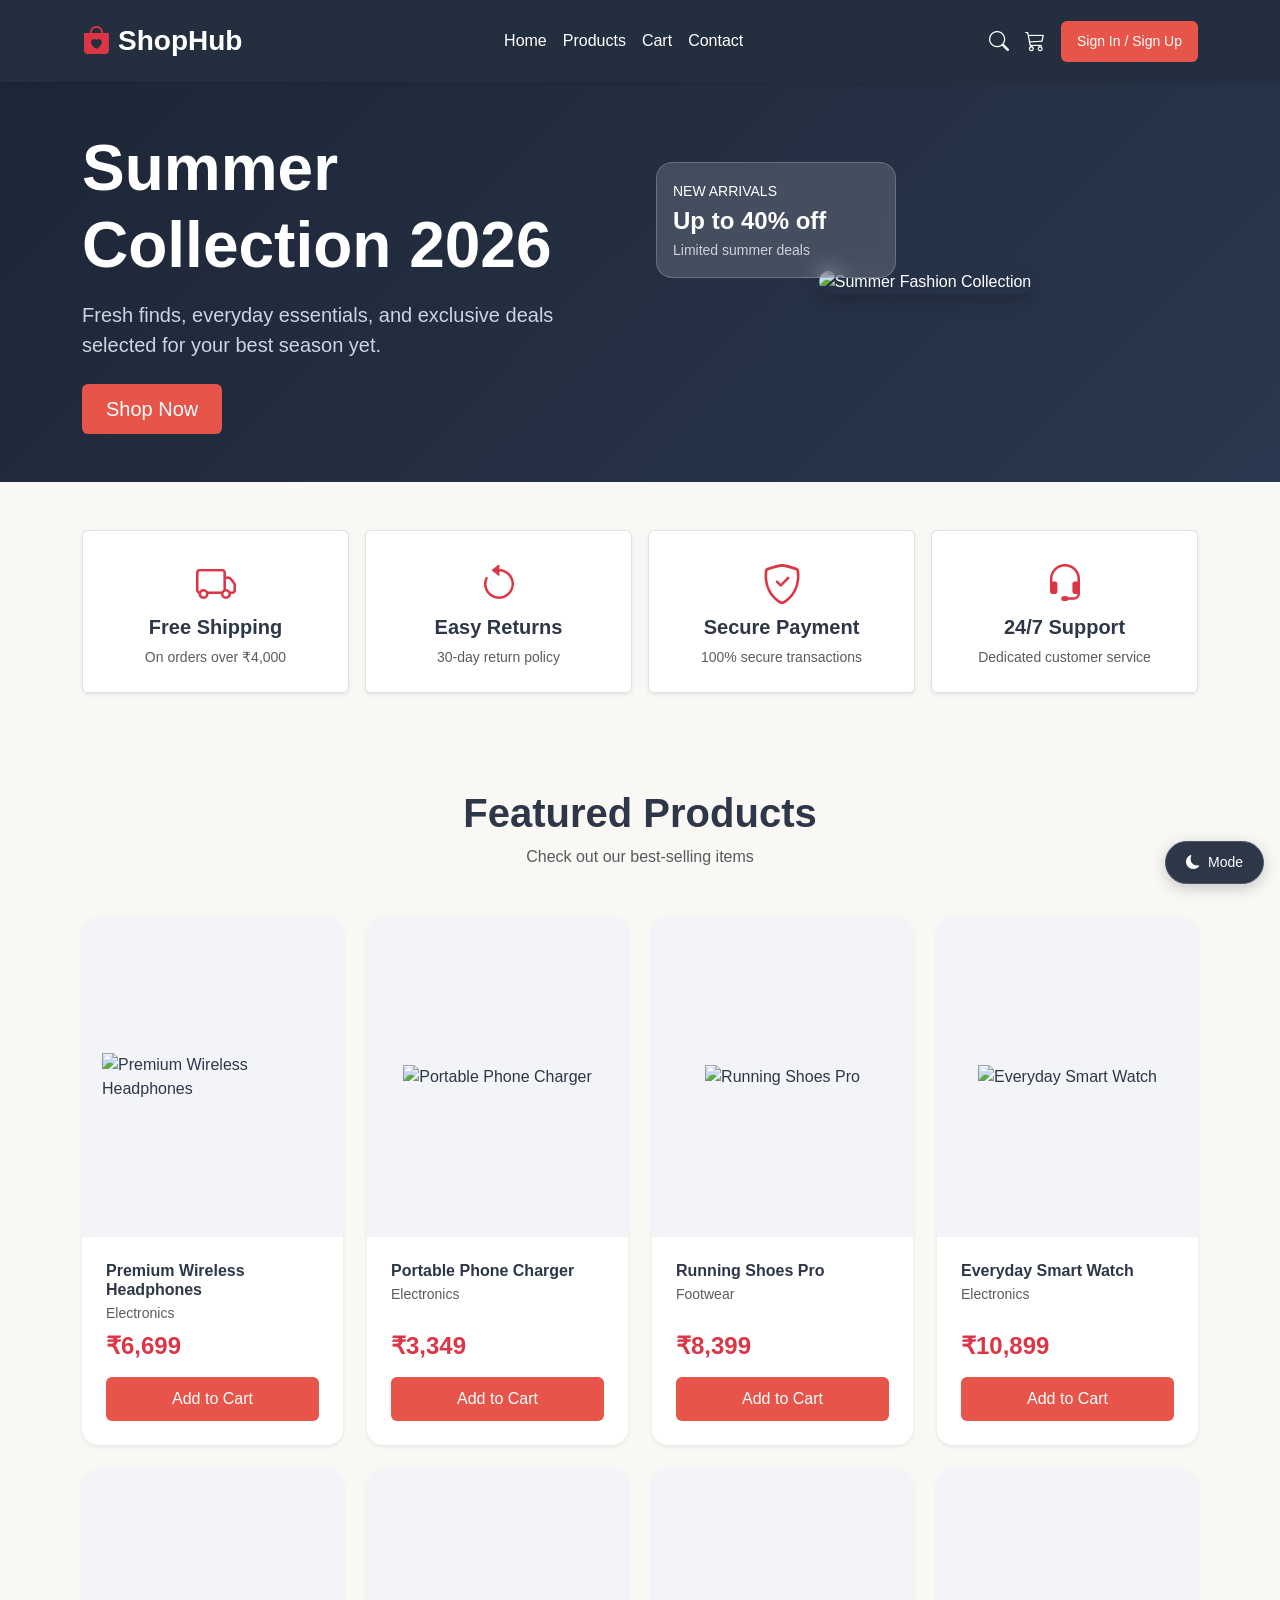
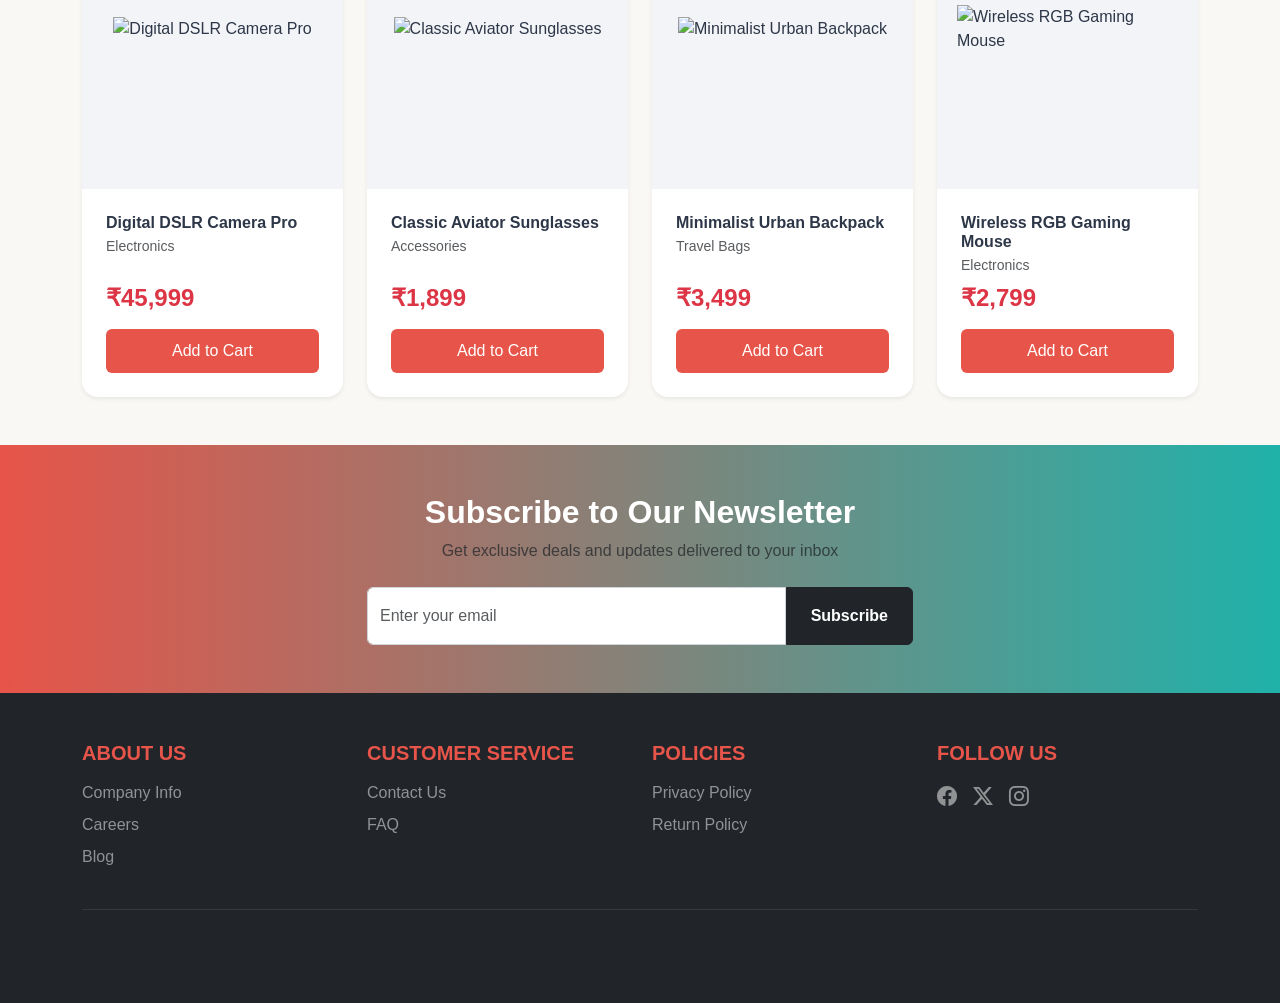
==== index.html @ 12380353 "Initial commit - ShopHub Project" ====
<!DOCTYPE html>
<html lang="en">
<head>
    <meta charset="UTF-8">
    <meta name="viewport" content="width=device-width, initial-scale=1.0">
    <title>ShopHub - Home</title>
    <link href="https://cdn.jsdelivr.net/npm/bootstrap@5.3.3/dist/css/bootstrap.min.css" rel="stylesheet">
    <link href="https://cdn.jsdelivr.net/npm/bootstrap-icons@1.11.3/font/bootstrap-icons.min.css" rel="stylesheet">
    <link rel="stylesheet" href="css/style.css">
</head>
<body>

    <nav class="navbar navbar-expand-lg navbar-dark shadow-sm sticky-top">
        <div class="container">
            <a class="navbar-brand fw-bold fs-3" href="index.html">
                <i class="bi bi-bag-heart-fill text-danger me-2"></i>ShopHub
            </a>
            <button class="navbar-toggler" type="button" data-bs-toggle="collapse" data-bs-target="#navbarNav" aria-controls="navbarNav" aria-expanded="false" aria-label="Toggle navigation">
                <span class="navbar-toggler-icon"></span>
            </button>
            <div class="collapse navbar-collapse" id="navbarNav">
    <ul class="navbar-nav mx-auto fw-medium">
        <li class="nav-item"><a class="nav-link" href="index.html">Home</a></li>
        <li class="nav-item"><a class="nav-link" href="products.html">Products</a></li>
        <li class="nav-item"><a class="nav-link" href="cart.html">Cart</a></li>
        <li class="nav-item"><a class="nav-link" href="contact.html">Contact</a></li>
    </ul>
</div>
                <div class="d-flex align-items-center gap-3">
                    <a href="#" class="text-white fs-5" aria-label="Search"><i class="bi bi-search"></i></a>
                    <a href="cart.html" class="text-white fs-5 position-relative" aria-label="Cart">
                        <i class="bi bi-cart3"></i>
                        <span class="position-absolute top-0 start-100 translate-middle badge rounded-pill bg-danger" style="font-size: 0.65rem;">1</span>
                    </a>
                    <a href="#" class="btn btn-coral btn-sm px-3">Sign In / Sign Up</a>
                </div>
            </div>
        </div>
    </nav>

    <header class="sh-hero p-5 mb-5">
        <div class="container">
            <div class="row align-items-center g-4">
                <div class="col-lg-6">
                    <h1 class="display-3 fw-bold mb-3 text-white">Summer Collection 2026</h1>
                    <p class="fs-5 mb-4" style="color: #cbd5e1;">Fresh finds, everyday essentials, and exclusive deals selected for your best season yet.</p>
                    <a href="products.html" class="btn btn-coral btn-lg px-4">Shop Now</a>
                </div>
                <div class="col-lg-6 text-center position-relative">
                    <img src="https://images.unsplash.com/photo-1483985988355-763728e1935b?w=600&auto=format&fit=crop&q=80" alt="Summer Fashion Collection" class="img-fluid rounded-4 shadow" style="max-height: 400px; width: 100%; object-fit: cover;">
                    <div class="glass-card position-absolute bottom-0 start-0 p-3 m-3 text-start text-white d-none d-sm-block" style="width: 240px;">
                        <span class="small text-uppercase tracking-wider">New arrivals</span>
                        <h4 class="fw-bold my-1">Up to 40% off</h4>
                        <p class="small mb-0 opacity-75">Limited summer deals</p>
                    </div>
                </div>
            </div>
        </div>
    </header>

    <section class="container my-5">
        <div class="row g-3 text-center">
            <div class="col-md-3 col-sm-6">
                <div class="feature-box p-4 shadow-sm border rounded">
                    <i class="bi bi-truck text-danger fs-1 mb-2"></i>
                    <h5 class="fw-bold">Free Shipping</h5>
                    <p class="text-muted small mb-0">On orders over ₹4,000</p>
                </div>
            </div>
            <div class="col-md-3 col-sm-6">
                <div class="feature-box p-4 shadow-sm border rounded">
                    <i class="bi bi-arrow-counterclockwise text-danger fs-1 mb-2"></i>
                    <h5 class="fw-bold">Easy Returns</h5>
                    <p class="text-muted small mb-0">30-day return policy</p>
                </div>
            </div>
            <div class="col-md-3 col-sm-6">
                <div class="feature-box p-4 shadow-sm border rounded">
                    <i class="bi bi-shield-check text-danger fs-1 mb-2"></i>
                    <h5 class="fw-bold">Secure Payment</h5>
                    <p class="text-muted small mb-0">100% secure transactions</p>
                </div>
            </div>
            <div class="col-md-3 col-sm-6">
                <div class="feature-box p-4 shadow-sm border rounded">
                    <i class="bi bi-headset text-danger fs-1 mb-2"></i>
                    <h5 class="fw-bold">24/7 Support</h5>
                    <p class="text-muted small mb-0">Dedicated customer service</p>
                </div>
            </div>
        </div>
    </section>

    <section class="container py-5">
        <div class="text-center mb-5">
            <h2 class="fw-bold fs-1">Featured Products</h2>
            <p class="text-muted">Check out our best-selling items</p>
        </div>

        <div class="row g-4">
            <div class="col-xl-3 col-lg-4 col-md-6">
                <div class="card sh-product-card h-100 shadow-sm border-0">
                    <div class="sh-img-container">
                        <img src="https://images.unsplash.com/photo-1505740420928-5e560c06d30e?w=400" alt="Premium Wireless Headphones" class="img-fluid">
                    </div>
                    <div class="card-body d-flex flex-column justify-content-between p-4">
                        <div>
                            <h5 class="fw-bold fs-6 mb-1">Premium Wireless Headphones</h5>
                            <p class="text-muted small mb-2">Electronics</p>
                        </div>
                        <div>
                            <h4 class="fw-bold mb-3 text-danger">₹6,699</h4>
                            <button class="btn btn-coral w-100">View Product</button>
                        </div>
                    </div>
                </div>
            </div>

            <div class="col-xl-3 col-lg-4 col-md-6">
                <div class="card sh-product-card h-100 shadow-sm border-0">
                    <div class="sh-img-container">
                        <img src="https://images.unsplash.com/photo-1625766763788-95dcce9bf5ac?w=400&auto=format&fit=crop&q=80" alt="Portable Phone Charger" class="img-fluid">
                    </div>
                    <div class="card-body d-flex flex-column justify-content-between p-4">
                        <div>
                            <h5 class="fw-bold fs-6 mb-1">Portable Phone Charger</h5>
                            <p class="text-muted small mb-2">Electronics</p>
                        </div>
                        <div>
                            <h4 class="fw-bold mb-3 text-danger">₹3,349</h4>
                            <button class="btn btn-coral w-100">View Product</button>
                        </div>
                    </div>
                </div>
            </div>

            <div class="col-xl-3 col-lg-4 col-md-6">
                <div class="card sh-product-card h-100 shadow-sm border-0">
                    <div class="sh-img-container">
                        <img src="https://images.unsplash.com/photo-1542291026-7eec264c27ff?w=400" alt="Running Shoes Pro" class="img-fluid">
                    </div>
                    <div class="card-body d-flex flex-column justify-content-between p-4">
                        <div>
                            <h5 class="fw-bold fs-6 mb-1">Running Shoes Pro</h5>
                            <p class="text-muted small mb-2">Footwear</p>
                        </div>
                        <div>
                            <h4 class="fw-bold mb-3 text-danger">₹8,399</h4>
                            <button class="btn btn-coral w-100">View Product</button>
                        </div>
                    </div>
                </div>
            </div>

            <div class="col-xl-3 col-lg-4 col-md-6">
                <div class="card sh-product-card h-100 shadow-sm border-0">
                    <div class="sh-img-container">
                        <img src="https://images.unsplash.com/photo-1523275335684-37898b6baf30?w=400&auto=format&fit=crop&q=80" alt="Everyday Smart Watch" class="img-fluid">
                    </div>
                    <div class="card-body d-flex flex-column justify-content-between p-4">
                        <div>
                            <h5 class="fw-bold fs-6 mb-1">Everyday Smart Watch</h5>
                            <p class="text-muted small mb-2">Electronics</p>
                        </div>
                        <div>
                            <h4 class="fw-bold mb-3 text-danger">₹10,899</h4>
                            <button class="btn btn-coral w-100">View Product</button>
                        </div>
                    </div>
                </div>
            </div>

            <div class="col-xl-3 col-lg-4 col-md-6">
                <div class="card sh-product-card h-100 shadow-sm border-0">
                    <div class="sh-img-container">
                        <img src="https://images.unsplash.com/photo-1516035069371-29a1b244cc32?w=400&auto=format&fit=crop&q=80" alt="Digital DSLR Camera Pro" class="img-fluid">
                    </div>
                    <div class="card-body d-flex flex-column justify-content-between p-4">
                        <div>
                            <h5 class="fw-bold fs-6 mb-1">Digital DSLR Camera Pro</h5>
                            <p class="text-muted small mb-2">Electronics</p>
                        </div>
                        <div>
                            <h4 class="fw-bold mb-3 text-danger">₹45,999</h4>
                            <button class="btn btn-coral w-100">View Product</button>
                        </div>
                    </div>
                </div>
            </div>

            <div class="col-xl-3 col-lg-4 col-md-6">
                <div class="card sh-product-card h-100 shadow-sm border-0">
                    <div class="sh-img-container">
                        <img src="https://images.unsplash.com/photo-1511499767150-a48a237f0083?w=400&auto=format&fit=crop&q=80" alt="Classic Aviator Sunglasses" class="img-fluid">
                    </div>
                    <div class="card-body d-flex flex-column justify-content-between p-4">
                        <div>
                            <h5 class="fw-bold fs-6 mb-1">Classic Aviator Sunglasses</h5>
                            <p class="text-muted small mb-2">Accessories</p>
                        </div>
                        <div>
                            <h4 class="fw-bold mb-3 text-danger">₹1,899</h4>
                            <button class="btn btn-coral w-100">View Product</button>
                        </div>
                    </div>
                </div>
            </div>

            <div class="col-xl-3 col-lg-4 col-md-6">
                <div class="card sh-product-card h-100 shadow-sm border-0">
                    <div class="sh-img-container">
                        <img src="https://images.unsplash.com/photo-1553062407-98eeb64c6a62?w=400&auto=format&fit=crop&q=80" alt="Minimalist Urban Backpack" class="img-fluid">
                    </div>
                    <div class="card-body d-flex flex-column justify-content-between p-4">
                        <div>
                            <h5 class="fw-bold fs-6 mb-1">Minimalist Urban Backpack</h5>
                            <p class="text-muted small mb-2">Travel Bags</p>
                        </div>
                        <div>
                            <h4 class="fw-bold mb-3 text-danger">₹3,499</h4>
                            <button class="btn btn-coral w-100">View Product</button>
                        </div>
                    </div>
                </div>
            </div>

            <div class="col-xl-3 col-lg-4 col-md-6">
                <div class="card sh-product-card h-100 shadow-sm border-0">
                    <div class="sh-img-container">
                        <img src="https://images.unsplash.com/photo-1615663245857-ac93bb7c39e7?w=400&auto=format&fit=crop&q=80" alt="Wireless RGB Gaming Mouse" class="img-fluid">
                    </div>
                    <div class="card-body d-flex flex-column justify-content-between p-4">
                        <div>
                            <h5 class="fw-bold fs-6 mb-1">Wireless RGB Gaming Mouse</h5>
                            <p class="text-muted small mb-2">Electronics</p>
                        </div>
                        <div>
                            <h4 class="fw-bold mb-3 text-danger">₹2,799</h4>
                            <button class="btn btn-coral w-100">View Product</button>
                        </div>
                    </div>
                </div>
            </div>
        </div>
    </section>

    <section class="newsletter-section text-center py-5 bg-light">
        <div class="container">
            <h2 class="fw-bold mb-2">Subscribe to Our Newsletter</h2>
            <p class="mb-4 opacity-90 text-muted">Get exclusive deals and updates delivered to your inbox</p>
            <div class="row justify-content-center">
                <div class="col-md-6">
                    <form class="d-flex">
                        <input type="email" class="form-control py-3" placeholder="Enter your email" style="border-radius: 6px 0 0 6px; border: 1px solid #ced4da;" required>
                        <button type="submit" class="btn btn-dark px-4 fw-bold" style="border-radius: 0 6px 6px 0;">Subscribe</button>
                    </form>
                </div>
            </div>
        </div>
    </section>

    <footer class="py-5 bg-dark text-white">
        <div class="container">
            <div class="row g-4">
                <div class="col-md-3">
                    <h5 class="mb-3 text-uppercase tracking-wider">About Us</h5>
                    <ul class="list-unstyled d-flex flex-column gap-2">
                        <li><a href="#" class="text-white-50 text-decoration-none">Company Info</a></li>
                        <li><a href="#" class="text-white-50 text-decoration-none">Careers</a></li>
                        <li><a href="#" class="text-white-50 text-decoration-none">Blog</a></li>
                    </ul>
                </div>
                <div class="col-md-3">
                    <h5 class="mb-3 text-uppercase tracking-wider">Customer Service</h5>
                    <ul class="list-unstyled d-flex flex-column gap-2">
                        <li><a href="#" class="text-white-50 text-decoration-none">Contact Us</a></li>
                        <li><a href="#" class="text-white-50 text-decoration-none">FAQ</a></li>
                    </ul>
                </div>
                <div class="col-md-3">
                    <h5 class="mb-3 text-uppercase tracking-wider">Policies</h5>
                    <ul class="list-unstyled d-flex flex-column gap-2">
                        <li><a href="#" class="text-white-50 text-decoration-none">Privacy Policy</a></li>
                        <li><a href="#" class="text-white-50 text-decoration-none">Return Policy</a></li>
                    </ul>
                </div>
                <div class="col-md-3">
                    <h5 class="mb-3 text-uppercase tracking-wider">Follow Us</h5>
                    <div class="d-flex gap-3 fs-5">
                        <a href="#" class="text-white-50"><i class="bi bi-facebook"></i></a>
                        <a href="#" class="text-white-50"><i class="bi bi-twitter-x"></i></a>
                        <a href="#" class="text-white-50"><i class="bi bi-instagram"></i></a>
                    </div>
                </div>
            </div>
            <hr class="my-4 border-secondary">
            <div class="text-center small">
                <p class="mb-0 text-muted">&copy; 2026 ShopHub. All rights reserved.</p>
            </div>
        </div>
    </footer>

    <button id="themeBtn" class="theme-toggle-btn btn btn-sm btn-outline-light position-fixed bottom-0 end-0 m-3 z-3">
        <i class="bi bi-moon-fill me-1"></i> Mode
    </button>

    <script src="https://cdn.jsdelivr.net/npm/bootstrap@5.3.3/dist/js/bootstrap.bundle.min.js"></script>
    <script src="js/script.js"></script>
</body>
</html>
---- css/style.css ----
/* --- Variables for Colors --- */
:root {
    --bg-color: #faf8f5;
    --card-bg: #ffffff;
    --text-color: #2d3748;
    --nav-bg: #232f3e;
    --nav-text: #ffffff;
    --footer-bg: #1d2636;
}

body.dark-mode {
    --bg-color: #121824;
    --card-bg: #1d2636;
    --text-color: #f7fafc;
    --nav-bg: #111827;
    --nav-text: #f7fafc;
    --footer-bg: #111827;
}

/* --- Base Custom Styles --- */
body {
    background-color: var(--bg-color);
    color: var(--text-color);
    font-family: 'Segoe UI', Tahoma, Geneva, Verdana, sans-serif;
    transition: background-color 0.3s, color 0.3s;
}

/* Navbar Tuning */
.navbar {
    background-color: var(--nav-bg) !important;
    padding: 15px 0;
}

.navbar-brand, .nav-link {
    color: var(--nav-text) !important;
}

.nav-link.active {
    border-bottom: 2px solid #e75449;
}

/* Custom Coral Red Buttons */
.btn-coral {
    background-color: #e75449 !important;
    color: white !important;
    border: none !important;
    padding: 10px 24px;
    border-radius: 6px;
    font-weight: 500;
    transition: background-color 0.2s;
}

.btn-coral:hover {
    background-color: #cf4339 !important;
    color: white !important;
}

/* Bootstrap Cards Fix for Dark Mode */
.card {
    background-color: var(--card-bg) !important;
    color: var(--text-color) !important;
    transition: background-color 0.3s, color 0.3s;
}

/* Contact Form Inputs Fix for Dark Mode */
body.dark-mode .form-control {
    background-color: #1d2636;
    border-color: #4a5568;
    color: #f7fafc;
}

body.dark-mode .form-control::placeholder {
    color: #a0aec0;
}

/* Hero Banner Layout */
.sh-hero {
    background: linear-gradient(135deg, #1d2636 0%, #2a374e 100%);
    border-radius: 0px;
    color: white;
    position: relative;
}

/* Glassmorphism Effect on Hero */
.glass-card {
    background: rgba(255, 255, 255, 0.15);
    backdrop-filter: blur(10px);
    border-radius: 16px;
    border: 1px solid rgba(255, 255, 255, 0.2);
}

/* Feature Badges */
.feature-box {
    background: var(--card-bg);
    border-radius: 16px;
    transition: transform 0.2s;
}
.feature-box:hover {
    transform: translateY(-5px);
}

/* Modern Image Cards styling */
.sh-product-card {
    background-color: var(--card-bg);
    border-radius: 16px !important;
    overflow: hidden;
    transition: transform 0.3s ease, box-shadow 0.3s ease;
}

.sh-product-card:hover {
    transform: translateY(-6px);
    box-shadow: 0 15px 35px rgba(0, 0, 0, 0.08) !important;
}

.sh-img-container {
    background-color: #f2f4f7;
    height: 320px;
    display: flex;
    justify-content: center;
    align-items: center;
    padding: 20px;
}

body.dark-mode .sh-img-container {
    background-color: #121824;
}

.sh-product-card img {
    max-height: 100%;
    max-width: 100%;
    object-fit: contain;
}

/* Newsletter Section */
.newsletter-section {
    background: linear-gradient(90deg, #e75449 0%, #20b2aa 100%);
    color: white;
    padding: 60px 0;
}

.btn-subscribe {
    background-color: #20b2aa;
    color: white;
    border: none;
    padding: 12px 30px;
    border-radius: 0 6px 6px 0;
}

.btn-subscribe:hover {
    background-color: #1a948e;
    color: white;
}

/* Footer Styling */
footer {
    background-color: var(--footer-bg) !important;
    color: #a0aec0;
}

footer h5 {
    color: #e75449;
    font-weight: 600;
}

footer a {
    color: #a0aec0;
    text-decoration: none;
    transition: color 0.2s;
}

footer a:hover {
    color: #e75449;
}

/* Fixed Theme Toggle Button */
.theme-toggle-btn {
    position: fixed;
    bottom: 25px;
    right: 25px;
    z-index: 1050;
    background-color: #2d3748;
    color: white;
    border: 1px solid #4a5568;
    padding: 10px 20px;
    border-radius: 30px;
    box-shadow: 0 4px 15px rgba(0,0,0,0.2);
}

body.dark-mode .theme-toggle-btn {
    background-color: #ffffff;
    color: #2d3748;
}
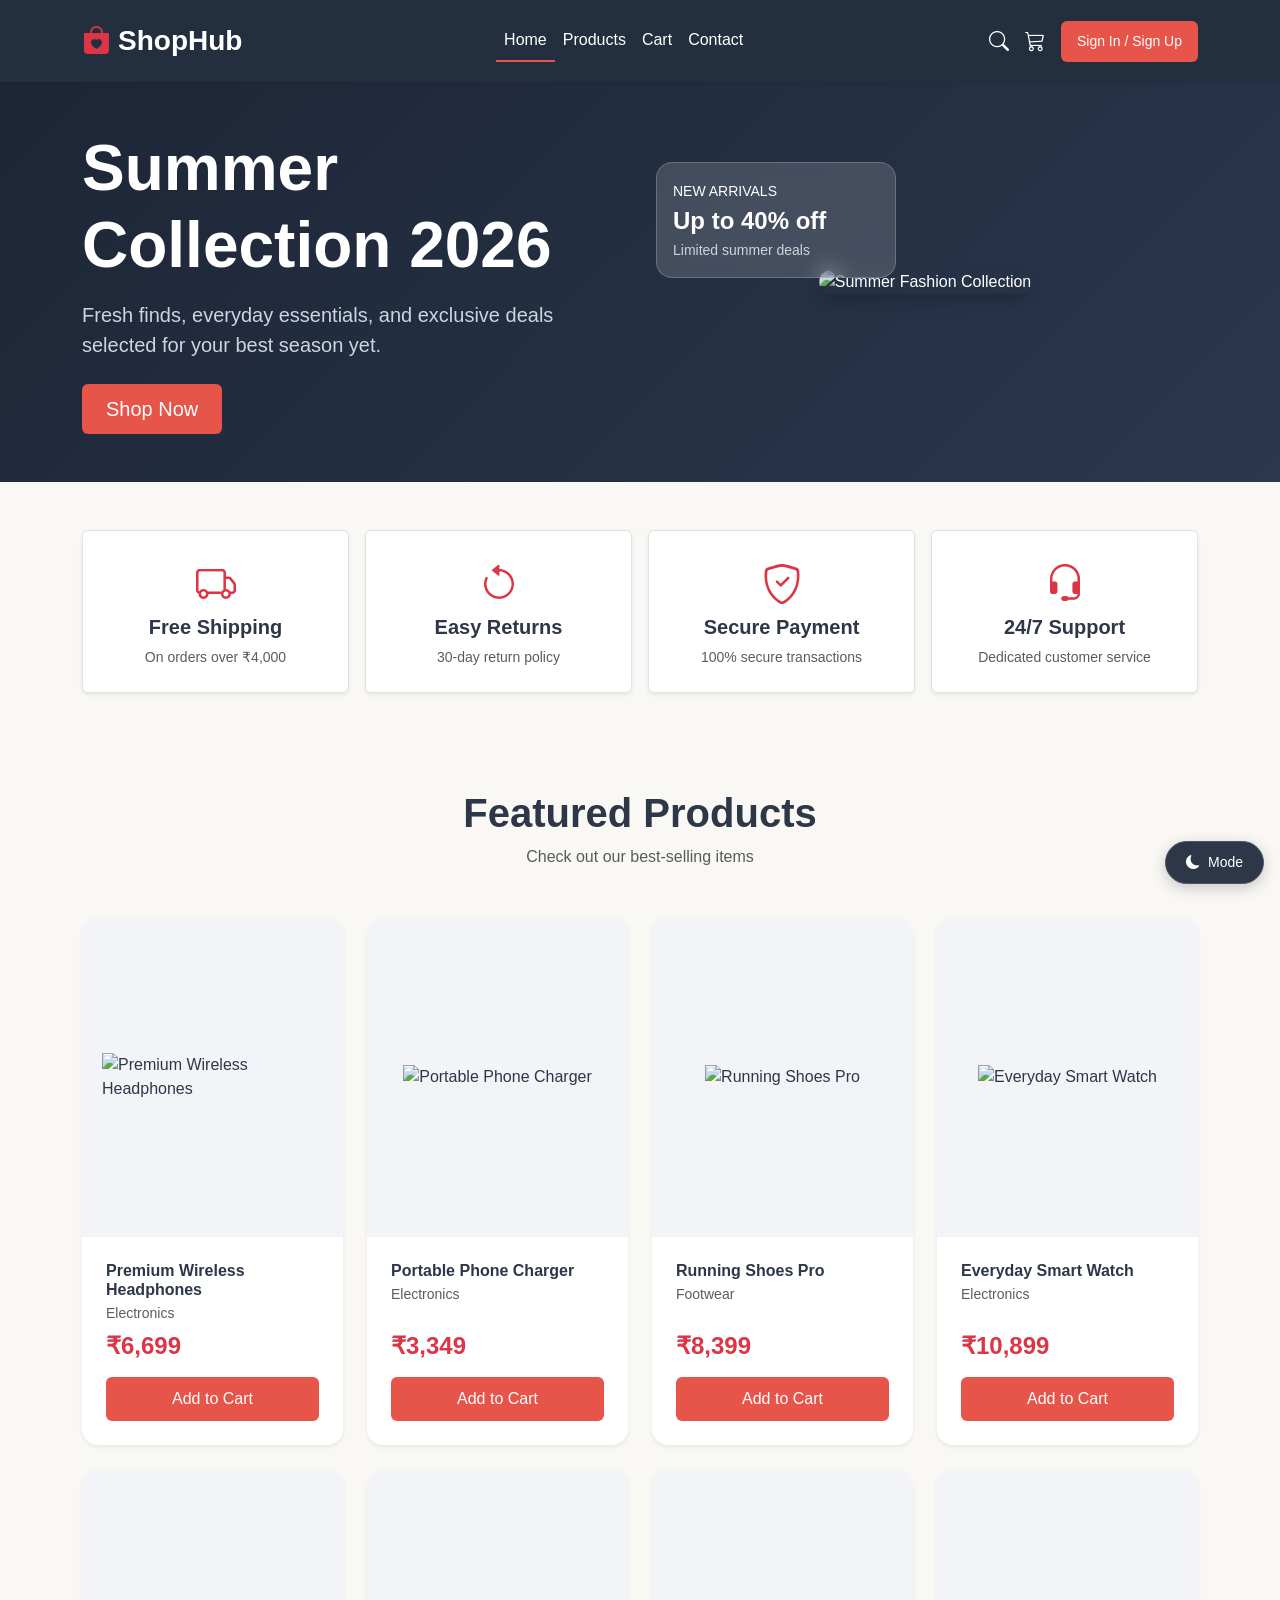
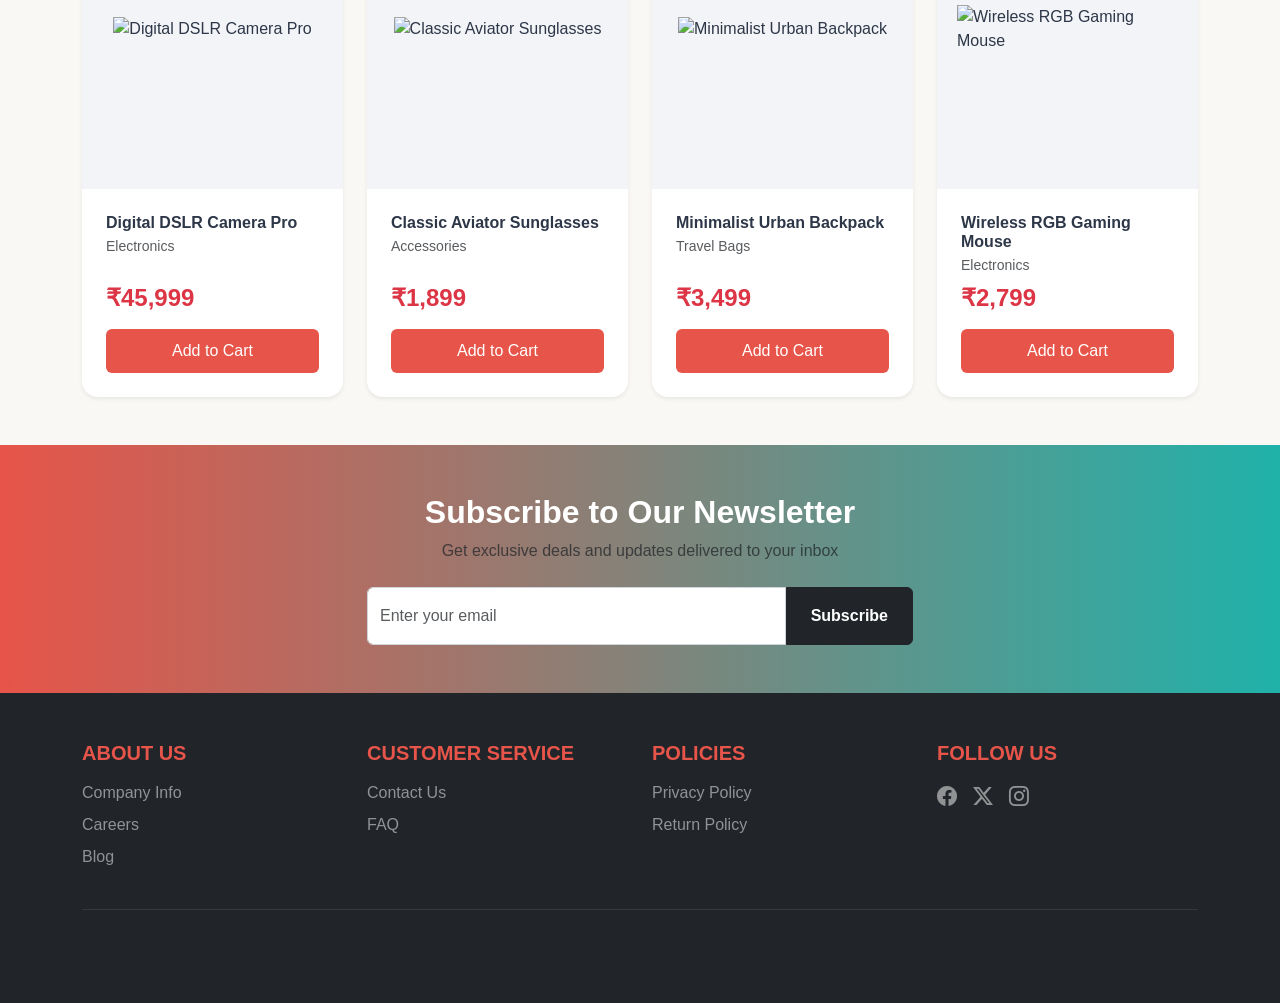
==== commit 9f5a6687: "Updated ecommerce features" ====
--- a/index.html
+++ b/index.html
@@ -10,34 +10,79 @@
 </head>
 <body>
 
-    <nav class="navbar navbar-expand-lg navbar-dark shadow-sm sticky-top">
-        <div class="container">
-            <a class="navbar-brand fw-bold fs-3" href="index.html">
-                <i class="bi bi-bag-heart-fill text-danger me-2"></i>ShopHub
-            </a>
-            <button class="navbar-toggler" type="button" data-bs-toggle="collapse" data-bs-target="#navbarNav" aria-controls="navbarNav" aria-expanded="false" aria-label="Toggle navigation">
-                <span class="navbar-toggler-icon"></span>
-            </button>
-            <div class="collapse navbar-collapse" id="navbarNav">
-    <ul class="navbar-nav mx-auto fw-medium">
-        <li class="nav-item"><a class="nav-link" href="index.html">Home</a></li>
-        <li class="nav-item"><a class="nav-link" href="products.html">Products</a></li>
-        <li class="nav-item"><a class="nav-link" href="cart.html">Cart</a></li>
-        <li class="nav-item"><a class="nav-link" href="contact.html">Contact</a></li>
-    </ul>
-</div>
-                <div class="d-flex align-items-center gap-3">
-                    <a href="#" class="text-white fs-5" aria-label="Search"><i class="bi bi-search"></i></a>
-                    <a href="cart.html" class="text-white fs-5 position-relative" aria-label="Cart">
-                        <i class="bi bi-cart3"></i>
-                        <span class="position-absolute top-0 start-100 translate-middle badge rounded-pill bg-danger" style="font-size: 0.65rem;">1</span>
-                    </a>
-                    <a href="#" class="btn btn-coral btn-sm px-3">Sign In / Sign Up</a>
-                </div>
-            </div>
-        </div>
-    </nav>
-
+   <nav class="navbar navbar-expand-lg navbar-dark shadow-sm sticky-top">
+    <div class="container">
+
+        <!-- Logo -->
+        <a class="navbar-brand fw-bold fs-3" href="index.html">
+            <i class="bi bi-bag-heart-fill text-danger me-2"></i>ShopHub
+        </a>
+
+        <!-- Toggle Button -->
+        <button class="navbar-toggler" 
+                type="button" 
+                data-bs-toggle="collapse" 
+                data-bs-target="#navbarNav"
+                aria-controls="navbarNav" 
+                aria-expanded="false" 
+                aria-label="Toggle navigation">
+
+            <span class="navbar-toggler-icon"></span>
+        </button>
+
+        <!-- Navbar Content -->
+        <div class="collapse navbar-collapse" id="navbarNav">
+
+            <!-- Menu Links -->
+            <ul class="navbar-nav mx-auto fw-medium">
+
+                <li class="nav-item">
+                    <a class="nav-link active" href="index.html">Home</a>
+                </li>
+
+                <li class="nav-item">
+                    <a class="nav-link" href="products.html">Products</a>
+                </li>
+
+                <li class="nav-item">
+                    <a class="nav-link" href="cart.html">Cart</a>
+                </li>
+
+                <li class="nav-item">
+                    <a class="nav-link" href="contact.html">Contact</a>
+                </li>
+
+            </ul>
+
+            <!-- Right Side -->
+            <div class="d-flex align-items-center gap-3">
+
+                <a href="#" class="text-white fs-5" aria-label="Search">
+                    <i class="bi bi-search"></i>
+                </a>
+
+                <a href="cart.html"
+                   class="text-white fs-5 position-relative"
+                   aria-label="Cart">
+
+                    <i class="bi bi-cart3"></i>
+
+                    <span class="position-absolute top-0 start-100 translate-middle badge rounded-pill bg-danger"
+                          style="font-size: 0.65rem;">
+                        1
+                    </span>
+
+                </a>
+
+                <a href="#" class="btn btn-coral btn-sm px-3">
+                    Sign In / Sign Up
+                </a>
+
+            </div>
+
+        </div>
+    </div>
+</nav>
     <header class="sh-hero p-5 mb-5">
         <div class="container">
             <div class="row align-items-center g-4">
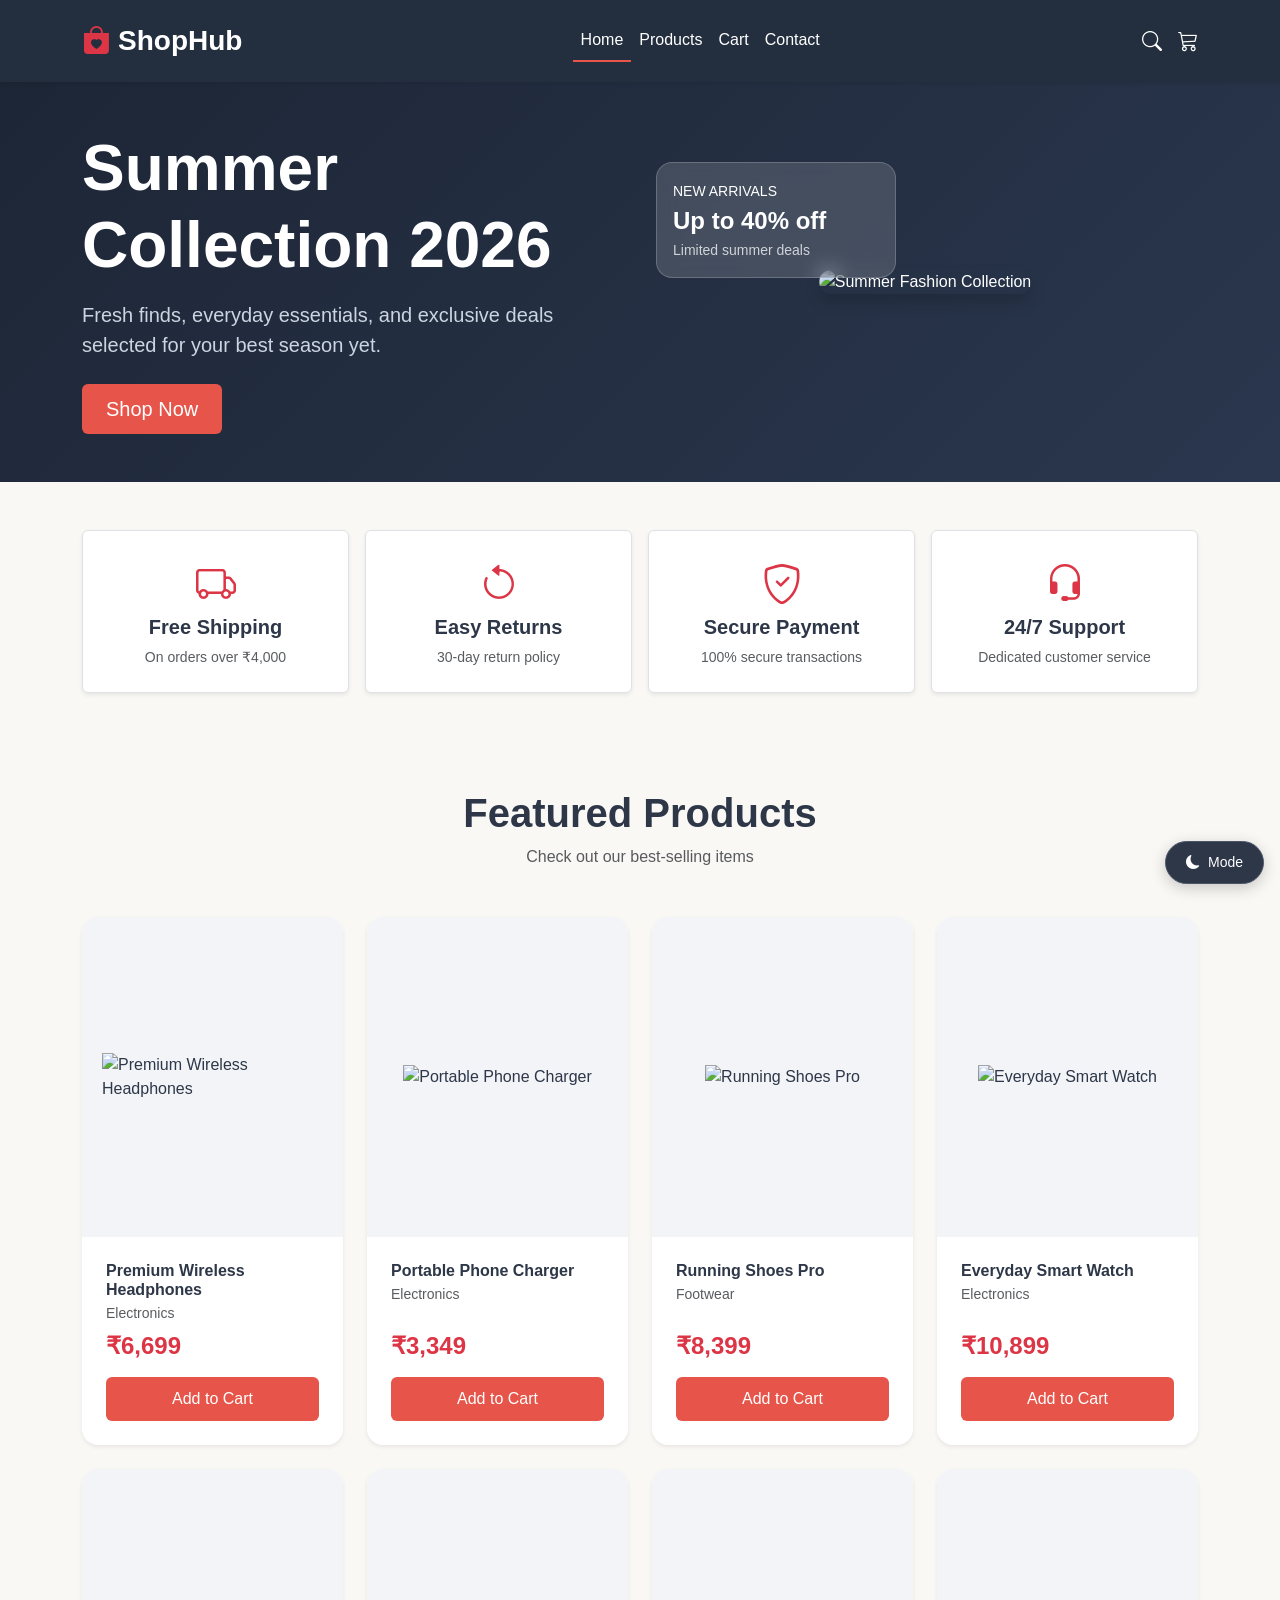
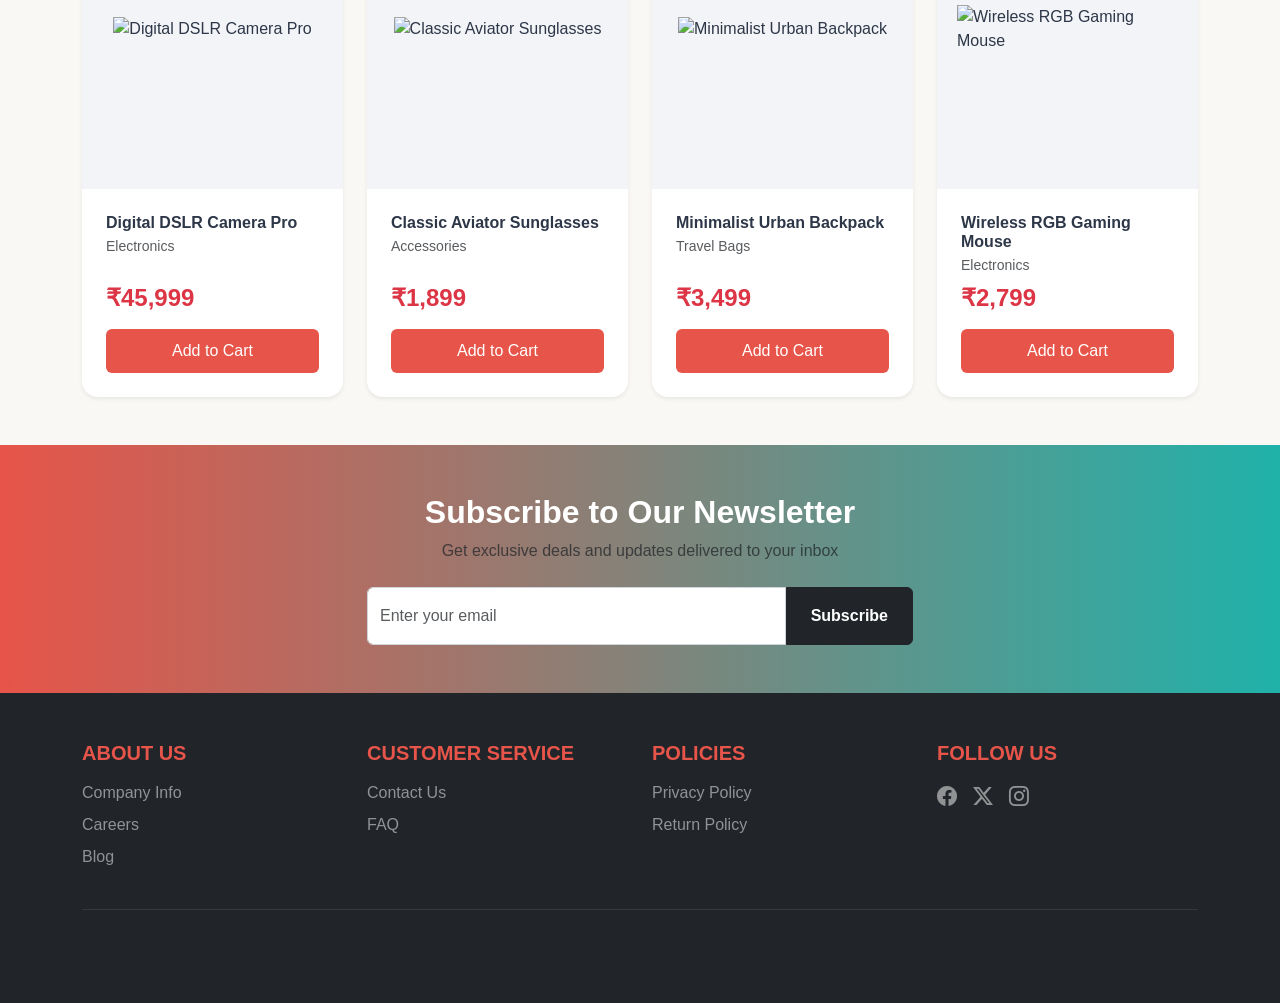
==== commit ece863df: "Day 3 task update completed" ====
--- a/index.html
+++ b/index.html
@@ -73,11 +73,6 @@
                     </span>
 
                 </a>
-
-                <a href="#" class="btn btn-coral btn-sm px-3">
-                    Sign In / Sign Up
-                </a>
-
             </div>
 
         </div>
@@ -304,6 +299,8 @@
         </div>
     </section>
 
+   
+
     <footer class="py-5 bg-dark text-white">
         <div class="container">
             <div class="row g-4">
--- a/css/style.css
+++ b/css/style.css
@@ -189,4 +189,4 @@
 body.dark-mode .theme-toggle-btn {
     background-color: #ffffff;
     color: #2d3748;
-}+}
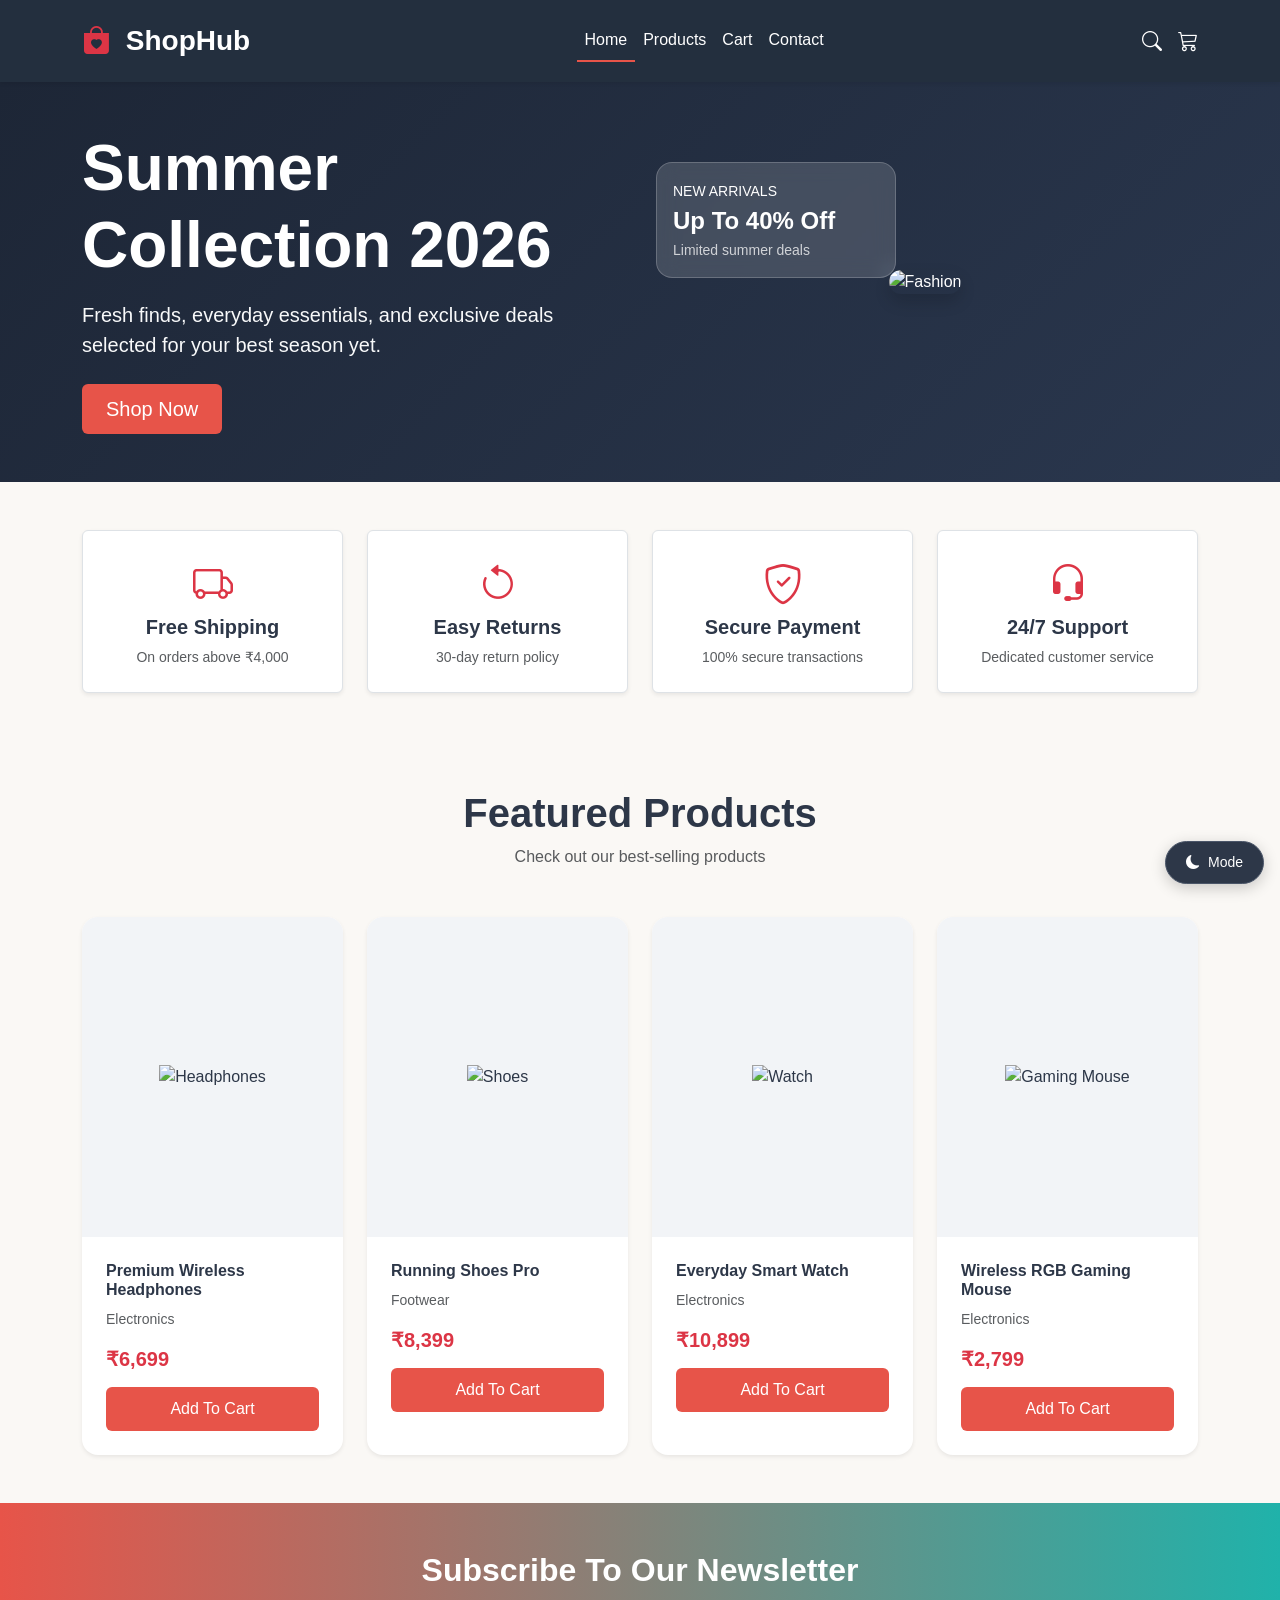
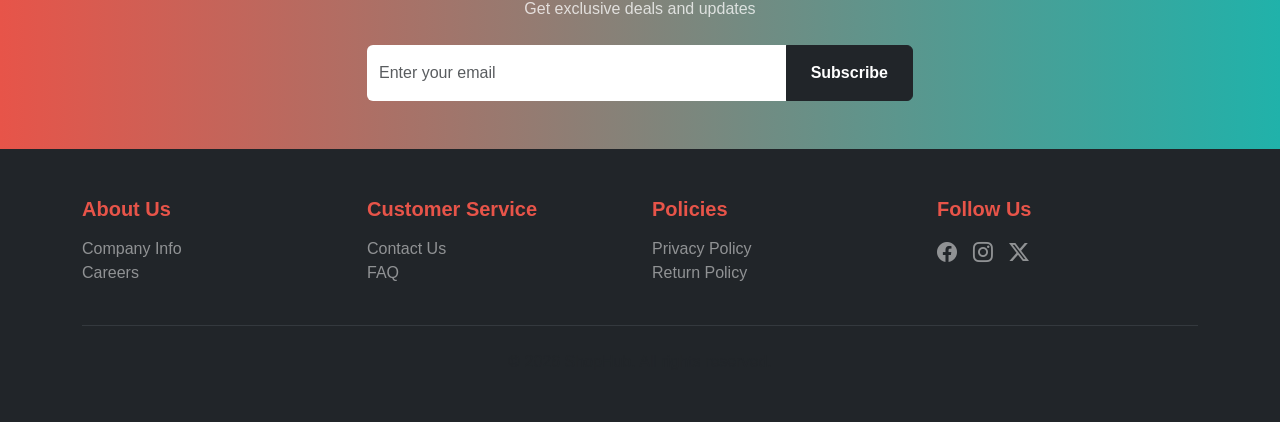
==== commit 4f8954ad: "update" ====
--- a/index.html
+++ b/index.html
@@ -1,352 +1,669 @@
 <!DOCTYPE html>
 <html lang="en">
+
 <head>
+
     <meta charset="UTF-8">
-    <meta name="viewport" content="width=device-width, initial-scale=1.0">
+
+    <meta name="viewport"
+          content="width=device-width, initial-scale=1.0">
+
     <title>ShopHub - Home</title>
-    <link href="https://cdn.jsdelivr.net/npm/bootstrap@5.3.3/dist/css/bootstrap.min.css" rel="stylesheet">
-    <link href="https://cdn.jsdelivr.net/npm/bootstrap-icons@1.11.3/font/bootstrap-icons.min.css" rel="stylesheet">
+
+    <!-- Bootstrap -->
+    <link href="https://cdn.jsdelivr.net/npm/bootstrap@5.3.3/dist/css/bootstrap.min.css"
+          rel="stylesheet">
+
+    <!-- Bootstrap Icons -->
+    <link href="https://cdn.jsdelivr.net/npm/bootstrap-icons@1.11.3/font/bootstrap-icons.min.css"
+          rel="stylesheet">
+
+    <!-- Custom CSS -->
     <link rel="stylesheet" href="css/style.css">
+
 </head>
+
 <body>
 
-   <nav class="navbar navbar-expand-lg navbar-dark shadow-sm sticky-top">
+<!-- ========================= -->
+<!-- NAVBAR -->
+<!-- ========================= -->
+
+<nav class="navbar navbar-expand-lg navbar-dark shadow-sm sticky-top">
+
     <div class="container">
 
-        <!-- Logo -->
-        <a class="navbar-brand fw-bold fs-3" href="index.html">
-            <i class="bi bi-bag-heart-fill text-danger me-2"></i>ShopHub
+        <!-- LOGO -->
+        <a class="navbar-brand fw-bold fs-3"
+           href="index.html">
+
+            <i class="bi bi-bag-heart-fill text-danger me-2"></i>
+
+            ShopHub
+
         </a>
 
-        <!-- Toggle Button -->
-        <button class="navbar-toggler" 
-                type="button" 
-                data-bs-toggle="collapse" 
-                data-bs-target="#navbarNav"
-                aria-controls="navbarNav" 
-                aria-expanded="false" 
-                aria-label="Toggle navigation">
+        <!-- TOGGLE BUTTON -->
+        <button class="navbar-toggler"
+                type="button"
+                data-bs-toggle="collapse"
+                data-bs-target="#navbarNav">
 
             <span class="navbar-toggler-icon"></span>
+
         </button>
 
-        <!-- Navbar Content -->
-        <div class="collapse navbar-collapse" id="navbarNav">
-
-            <!-- Menu Links -->
+        <!-- NAVBAR MENU -->
+        <div class="collapse navbar-collapse"
+             id="navbarNav">
+
             <ul class="navbar-nav mx-auto fw-medium">
 
                 <li class="nav-item">
-                    <a class="nav-link active" href="index.html">Home</a>
+                    <a class="nav-link active"
+                       href="index.html">
+                       Home
+                    </a>
                 </li>
 
                 <li class="nav-item">
-                    <a class="nav-link" href="products.html">Products</a>
+                    <a class="nav-link"
+                       href="products.html">
+                       Products
+                    </a>
                 </li>
 
                 <li class="nav-item">
-                    <a class="nav-link" href="cart.html">Cart</a>
+                    <a class="nav-link"
+                       href="cart.html">
+                       Cart
+                    </a>
                 </li>
 
                 <li class="nav-item">
-                    <a class="nav-link" href="contact.html">Contact</a>
+                    <a class="nav-link"
+                       href="contact.html">
+                       Contact
+                    </a>
                 </li>
 
             </ul>
 
-            <!-- Right Side -->
+            <!-- RIGHT SIDE -->
             <div class="d-flex align-items-center gap-3">
 
-                <a href="#" class="text-white fs-5" aria-label="Search">
+                <a href="#"
+                   class="text-white fs-5">
+
                     <i class="bi bi-search"></i>
+
                 </a>
 
+                <!-- CART -->
                 <a href="cart.html"
-                   class="text-white fs-5 position-relative"
-                   aria-label="Cart">
+                   class="text-white fs-5 position-relative">
 
                     <i class="bi bi-cart3"></i>
 
-                    <span class="position-absolute top-0 start-100 translate-middle badge rounded-pill bg-danger"
-                          style="font-size: 0.65rem;">
-                        1
+                    <span id="cartBadge"
+                          class="position-absolute top-0 start-100 translate-middle badge rounded-pill bg-danger">
+
+                        0
+
                     </span>
 
                 </a>
-            </div>
-
-        </div>
+
+            </div>
+
+        </div>
+
     </div>
+
 </nav>
-    <header class="sh-hero p-5 mb-5">
-        <div class="container">
-            <div class="row align-items-center g-4">
-                <div class="col-lg-6">
-                    <h1 class="display-3 fw-bold mb-3 text-white">Summer Collection 2026</h1>
-                    <p class="fs-5 mb-4" style="color: #cbd5e1;">Fresh finds, everyday essentials, and exclusive deals selected for your best season yet.</p>
-                    <a href="products.html" class="btn btn-coral btn-lg px-4">Shop Now</a>
-                </div>
-                <div class="col-lg-6 text-center position-relative">
-                    <img src="https://images.unsplash.com/photo-1483985988355-763728e1935b?w=600&auto=format&fit=crop&q=80" alt="Summer Fashion Collection" class="img-fluid rounded-4 shadow" style="max-height: 400px; width: 100%; object-fit: cover;">
-                    <div class="glass-card position-absolute bottom-0 start-0 p-3 m-3 text-start text-white d-none d-sm-block" style="width: 240px;">
-                        <span class="small text-uppercase tracking-wider">New arrivals</span>
-                        <h4 class="fw-bold my-1">Up to 40% off</h4>
-                        <p class="small mb-0 opacity-75">Limited summer deals</p>
-                    </div>
-                </div>
-            </div>
-        </div>
-    </header>
-
-    <section class="container my-5">
-        <div class="row g-3 text-center">
-            <div class="col-md-3 col-sm-6">
-                <div class="feature-box p-4 shadow-sm border rounded">
-                    <i class="bi bi-truck text-danger fs-1 mb-2"></i>
-                    <h5 class="fw-bold">Free Shipping</h5>
-                    <p class="text-muted small mb-0">On orders over ₹4,000</p>
-                </div>
-            </div>
-            <div class="col-md-3 col-sm-6">
-                <div class="feature-box p-4 shadow-sm border rounded">
-                    <i class="bi bi-arrow-counterclockwise text-danger fs-1 mb-2"></i>
-                    <h5 class="fw-bold">Easy Returns</h5>
-                    <p class="text-muted small mb-0">30-day return policy</p>
-                </div>
-            </div>
-            <div class="col-md-3 col-sm-6">
-                <div class="feature-box p-4 shadow-sm border rounded">
-                    <i class="bi bi-shield-check text-danger fs-1 mb-2"></i>
-                    <h5 class="fw-bold">Secure Payment</h5>
-                    <p class="text-muted small mb-0">100% secure transactions</p>
-                </div>
-            </div>
-            <div class="col-md-3 col-sm-6">
-                <div class="feature-box p-4 shadow-sm border rounded">
-                    <i class="bi bi-headset text-danger fs-1 mb-2"></i>
-                    <h5 class="fw-bold">24/7 Support</h5>
-                    <p class="text-muted small mb-0">Dedicated customer service</p>
-                </div>
-            </div>
-        </div>
-    </section>
-
-    <section class="container py-5">
-        <div class="text-center mb-5">
-            <h2 class="fw-bold fs-1">Featured Products</h2>
-            <p class="text-muted">Check out our best-selling items</p>
-        </div>
+
+<!-- ========================= -->
+<!-- HERO SECTION -->
+<!-- ========================= -->
+
+<header class="sh-hero py-5 mb-5">
+
+    <div class="container">
+
+        <div class="row align-items-center g-4">
+
+            <!-- LEFT -->
+            <div class="col-lg-6">
+
+                <h1 class="display-3 fw-bold mb-3 text-white">
+
+                    Summer Collection 2026
+
+                </h1>
+
+                <p class="fs-5 mb-4 text-light">
+
+                    Fresh finds, everyday essentials,
+                    and exclusive deals selected for
+                    your best season yet.
+
+                </p>
+
+                <a href="products.html"
+                   class="btn btn-coral btn-lg px-4">
+
+                    Shop Now
+
+                </a>
+
+            </div>
+
+            <!-- RIGHT -->
+            <div class="col-lg-6 text-center position-relative">
+
+                <img src="https://images.unsplash.com/photo-1483985988355-763728e1935b?w=600&auto=format&fit=crop&q=80"
+                     alt="Fashion"
+                     class="img-fluid rounded-4 shadow"
+                     style="max-height: 400px;
+                            width:100%;
+                            object-fit:cover;">
+
+                <div class="glass-card position-absolute bottom-0 start-0 p-3 m-3 text-start text-white d-none d-sm-block"
+                     style="width:240px;">
+
+                    <span class="small text-uppercase">
+
+                        New Arrivals
+
+                    </span>
+
+                    <h4 class="fw-bold my-1">
+
+                        Up To 40% Off
+
+                    </h4>
+
+                    <p class="small mb-0 opacity-75">
+
+                        Limited summer deals
+
+                    </p>
+
+                </div>
+
+            </div>
+
+        </div>
+
+    </div>
+
+</header>
+
+<!-- ========================= -->
+<!-- FEATURES -->
+<!-- ========================= -->
+
+<section class="container my-5">
+
+    <div class="row g-4 text-center">
+
+        <div class="col-md-3 col-sm-6">
+
+            <div class="feature-box p-4 shadow-sm border rounded">
+
+                <i class="bi bi-truck text-danger fs-1 mb-3"></i>
+
+                <h5 class="fw-bold">
+                    Free Shipping
+                </h5>
+
+                <p class="text-muted small mb-0">
+                    On orders above ₹4,000
+                </p>
+
+            </div>
+
+        </div>
+
+        <div class="col-md-3 col-sm-6">
+
+            <div class="feature-box p-4 shadow-sm border rounded">
+
+                <i class="bi bi-arrow-counterclockwise text-danger fs-1 mb-3"></i>
+
+                <h5 class="fw-bold">
+                    Easy Returns
+                </h5>
+
+                <p class="text-muted small mb-0">
+                    30-day return policy
+                </p>
+
+            </div>
+
+        </div>
+
+        <div class="col-md-3 col-sm-6">
+
+            <div class="feature-box p-4 shadow-sm border rounded">
+
+                <i class="bi bi-shield-check text-danger fs-1 mb-3"></i>
+
+                <h5 class="fw-bold">
+                    Secure Payment
+                </h5>
+
+                <p class="text-muted small mb-0">
+                    100% secure transactions
+                </p>
+
+            </div>
+
+        </div>
+
+        <div class="col-md-3 col-sm-6">
+
+            <div class="feature-box p-4 shadow-sm border rounded">
+
+                <i class="bi bi-headset text-danger fs-1 mb-3"></i>
+
+                <h5 class="fw-bold">
+                    24/7 Support
+                </h5>
+
+                <p class="text-muted small mb-0">
+                    Dedicated customer service
+                </p>
+
+            </div>
+
+        </div>
+
+    </div>
+
+</section>
+
+<!-- ========================= -->
+<!-- FEATURED PRODUCTS -->
+<!-- ========================= -->
+
+<section class="container py-5">
+
+    <div class="text-center mb-5">
+
+        <h2 class="fw-bold display-6">
+
+            Featured Products
+
+        </h2>
+
+        <p class="text-muted">
+
+            Check out our best-selling products
+
+        </p>
+
+    </div>
+
+    <div class="row g-4">
+
+        <!-- PRODUCT 1 -->
+        <div class="col-xl-3 col-lg-4 col-md-6">
+
+            <div class="card sh-product-card h-100 shadow-sm border-0">
+
+                <div class="sh-img-container">
+
+                    <img src="https://images.unsplash.com/photo-1505740420928-5e560c06d30e?w=400"
+                         alt="Headphones"
+                         class="img-fluid">
+
+                </div>
+
+                <div class="card-body p-4">
+
+                    <h6 class="fw-bold">
+                        Premium Wireless Headphones
+                    </h6>
+
+                    <span class="text-muted small">
+                        Electronics
+                    </span>
+
+                    <h5 class="text-danger fw-bold mt-3">
+                        ₹6,699
+                    </h5>
+
+                    <button class="btn btn-coral w-100 mt-2">
+                        Add To Cart
+                    </button>
+
+                </div>
+
+            </div>
+
+        </div>
+
+        <!-- PRODUCT 2 -->
+        <div class="col-xl-3 col-lg-4 col-md-6">
+
+            <div class="card sh-product-card h-100 shadow-sm border-0">
+
+                <div class="sh-img-container">
+
+                    <img src="https://images.unsplash.com/photo-1542291026-7eec264c27ff?w=400"
+                         alt="Shoes"
+                         class="img-fluid">
+
+                </div>
+
+                <div class="card-body p-4">
+
+                    <h6 class="fw-bold">
+                        Running Shoes Pro
+                    </h6>
+
+                    <span class="text-muted small">
+                        Footwear
+                    </span>
+
+                    <h5 class="text-danger fw-bold mt-3">
+                        ₹8,399
+                    </h5>
+
+                    <button class="btn btn-coral w-100 mt-2">
+                        Add To Cart
+                    </button>
+
+                </div>
+
+            </div>
+
+        </div>
+
+        <!-- PRODUCT 3 -->
+        <div class="col-xl-3 col-lg-4 col-md-6">
+
+            <div class="card sh-product-card h-100 shadow-sm border-0">
+
+                <div class="sh-img-container">
+
+                    <img src="https://images.unsplash.com/photo-1523275335684-37898b6baf30?w=400"
+                         alt="Watch"
+                         class="img-fluid">
+
+                </div>
+
+                <div class="card-body p-4">
+
+                    <h6 class="fw-bold">
+                        Everyday Smart Watch
+                    </h6>
+
+                    <span class="text-muted small">
+                        Electronics
+                    </span>
+
+                    <h5 class="text-danger fw-bold mt-3">
+                        ₹10,899
+                    </h5>
+
+                    <button class="btn btn-coral w-100 mt-2">
+                        Add To Cart
+                    </button>
+
+                </div>
+
+            </div>
+
+        </div>
+
+        <!-- PRODUCT 4 -->
+        <div class="col-xl-3 col-lg-4 col-md-6">
+
+            <div class="card sh-product-card h-100 shadow-sm border-0">
+
+                <div class="sh-img-container">
+
+                    <img src="https://images.unsplash.com/photo-1615663245857-ac93bb7c39e7?w=400"
+                         alt="Gaming Mouse"
+                         class="img-fluid">
+
+                </div>
+
+                <div class="card-body p-4">
+
+                    <h6 class="fw-bold">
+                        Wireless RGB Gaming Mouse
+                    </h6>
+
+                    <span class="text-muted small">
+                        Electronics
+                    </span>
+
+                    <h5 class="text-danger fw-bold mt-3">
+                        ₹2,799
+                    </h5>
+
+                    <button class="btn btn-coral w-100 mt-2">
+                        Add To Cart
+                    </button>
+
+                </div>
+
+            </div>
+
+        </div>
+
+    </div>
+
+</section>
+
+<!-- ========================= -->
+<!-- NEWSLETTER -->
+<!-- ========================= -->
+
+<section class="newsletter-section text-center py-5">
+
+    <div class="container">
+
+        <h2 class="fw-bold mb-2">
+
+            Subscribe To Our Newsletter
+
+        </h2>
+
+        <p class="mb-4 opacity-75">
+
+            Get exclusive deals and updates
+
+        </p>
+
+        <div class="row justify-content-center">
+
+            <div class="col-md-6">
+
+                <form class="d-flex">
+
+                    <input type="email"
+                           class="form-control py-3"
+                           placeholder="Enter your email"
+                           required>
+
+                    <button type="submit"
+                            class="btn btn-dark px-4 fw-bold">
+
+                        Subscribe
+
+                    </button>
+
+                </form>
+
+            </div>
+
+        </div>
+
+    </div>
+
+</section>
+
+<!-- ========================= -->
+<!-- FOOTER -->
+<!-- ========================= -->
+
+<footer class="bg-dark text-white py-5">
+
+    <div class="container">
 
         <div class="row g-4">
-            <div class="col-xl-3 col-lg-4 col-md-6">
-                <div class="card sh-product-card h-100 shadow-sm border-0">
-                    <div class="sh-img-container">
-                        <img src="https://images.unsplash.com/photo-1505740420928-5e560c06d30e?w=400" alt="Premium Wireless Headphones" class="img-fluid">
-                    </div>
-                    <div class="card-body d-flex flex-column justify-content-between p-4">
-                        <div>
-                            <h5 class="fw-bold fs-6 mb-1">Premium Wireless Headphones</h5>
-                            <p class="text-muted small mb-2">Electronics</p>
-                        </div>
-                        <div>
-                            <h4 class="fw-bold mb-3 text-danger">₹6,699</h4>
-                            <button class="btn btn-coral w-100">View Product</button>
-                        </div>
-                    </div>
-                </div>
-            </div>
-
-            <div class="col-xl-3 col-lg-4 col-md-6">
-                <div class="card sh-product-card h-100 shadow-sm border-0">
-                    <div class="sh-img-container">
-                        <img src="https://images.unsplash.com/photo-1625766763788-95dcce9bf5ac?w=400&auto=format&fit=crop&q=80" alt="Portable Phone Charger" class="img-fluid">
-                    </div>
-                    <div class="card-body d-flex flex-column justify-content-between p-4">
-                        <div>
-                            <h5 class="fw-bold fs-6 mb-1">Portable Phone Charger</h5>
-                            <p class="text-muted small mb-2">Electronics</p>
-                        </div>
-                        <div>
-                            <h4 class="fw-bold mb-3 text-danger">₹3,349</h4>
-                            <button class="btn btn-coral w-100">View Product</button>
-                        </div>
-                    </div>
-                </div>
-            </div>
-
-            <div class="col-xl-3 col-lg-4 col-md-6">
-                <div class="card sh-product-card h-100 shadow-sm border-0">
-                    <div class="sh-img-container">
-                        <img src="https://images.unsplash.com/photo-1542291026-7eec264c27ff?w=400" alt="Running Shoes Pro" class="img-fluid">
-                    </div>
-                    <div class="card-body d-flex flex-column justify-content-between p-4">
-                        <div>
-                            <h5 class="fw-bold fs-6 mb-1">Running Shoes Pro</h5>
-                            <p class="text-muted small mb-2">Footwear</p>
-                        </div>
-                        <div>
-                            <h4 class="fw-bold mb-3 text-danger">₹8,399</h4>
-                            <button class="btn btn-coral w-100">View Product</button>
-                        </div>
-                    </div>
-                </div>
-            </div>
-
-            <div class="col-xl-3 col-lg-4 col-md-6">
-                <div class="card sh-product-card h-100 shadow-sm border-0">
-                    <div class="sh-img-container">
-                        <img src="https://images.unsplash.com/photo-1523275335684-37898b6baf30?w=400&auto=format&fit=crop&q=80" alt="Everyday Smart Watch" class="img-fluid">
-                    </div>
-                    <div class="card-body d-flex flex-column justify-content-between p-4">
-                        <div>
-                            <h5 class="fw-bold fs-6 mb-1">Everyday Smart Watch</h5>
-                            <p class="text-muted small mb-2">Electronics</p>
-                        </div>
-                        <div>
-                            <h4 class="fw-bold mb-3 text-danger">₹10,899</h4>
-                            <button class="btn btn-coral w-100">View Product</button>
-                        </div>
-                    </div>
-                </div>
-            </div>
-
-            <div class="col-xl-3 col-lg-4 col-md-6">
-                <div class="card sh-product-card h-100 shadow-sm border-0">
-                    <div class="sh-img-container">
-                        <img src="https://images.unsplash.com/photo-1516035069371-29a1b244cc32?w=400&auto=format&fit=crop&q=80" alt="Digital DSLR Camera Pro" class="img-fluid">
-                    </div>
-                    <div class="card-body d-flex flex-column justify-content-between p-4">
-                        <div>
-                            <h5 class="fw-bold fs-6 mb-1">Digital DSLR Camera Pro</h5>
-                            <p class="text-muted small mb-2">Electronics</p>
-                        </div>
-                        <div>
-                            <h4 class="fw-bold mb-3 text-danger">₹45,999</h4>
-                            <button class="btn btn-coral w-100">View Product</button>
-                        </div>
-                    </div>
-                </div>
-            </div>
-
-            <div class="col-xl-3 col-lg-4 col-md-6">
-                <div class="card sh-product-card h-100 shadow-sm border-0">
-                    <div class="sh-img-container">
-                        <img src="https://images.unsplash.com/photo-1511499767150-a48a237f0083?w=400&auto=format&fit=crop&q=80" alt="Classic Aviator Sunglasses" class="img-fluid">
-                    </div>
-                    <div class="card-body d-flex flex-column justify-content-between p-4">
-                        <div>
-                            <h5 class="fw-bold fs-6 mb-1">Classic Aviator Sunglasses</h5>
-                            <p class="text-muted small mb-2">Accessories</p>
-                        </div>
-                        <div>
-                            <h4 class="fw-bold mb-3 text-danger">₹1,899</h4>
-                            <button class="btn btn-coral w-100">View Product</button>
-                        </div>
-                    </div>
-                </div>
-            </div>
-
-            <div class="col-xl-3 col-lg-4 col-md-6">
-                <div class="card sh-product-card h-100 shadow-sm border-0">
-                    <div class="sh-img-container">
-                        <img src="https://images.unsplash.com/photo-1553062407-98eeb64c6a62?w=400&auto=format&fit=crop&q=80" alt="Minimalist Urban Backpack" class="img-fluid">
-                    </div>
-                    <div class="card-body d-flex flex-column justify-content-between p-4">
-                        <div>
-                            <h5 class="fw-bold fs-6 mb-1">Minimalist Urban Backpack</h5>
-                            <p class="text-muted small mb-2">Travel Bags</p>
-                        </div>
-                        <div>
-                            <h4 class="fw-bold mb-3 text-danger">₹3,499</h4>
-                            <button class="btn btn-coral w-100">View Product</button>
-                        </div>
-                    </div>
-                </div>
-            </div>
-
-            <div class="col-xl-3 col-lg-4 col-md-6">
-                <div class="card sh-product-card h-100 shadow-sm border-0">
-                    <div class="sh-img-container">
-                        <img src="https://images.unsplash.com/photo-1615663245857-ac93bb7c39e7?w=400&auto=format&fit=crop&q=80" alt="Wireless RGB Gaming Mouse" class="img-fluid">
-                    </div>
-                    <div class="card-body d-flex flex-column justify-content-between p-4">
-                        <div>
-                            <h5 class="fw-bold fs-6 mb-1">Wireless RGB Gaming Mouse</h5>
-                            <p class="text-muted small mb-2">Electronics</p>
-                        </div>
-                        <div>
-                            <h4 class="fw-bold mb-3 text-danger">₹2,799</h4>
-                            <button class="btn btn-coral w-100">View Product</button>
-                        </div>
-                    </div>
-                </div>
-            </div>
-        </div>
-    </section>
-
-    <section class="newsletter-section text-center py-5 bg-light">
-        <div class="container">
-            <h2 class="fw-bold mb-2">Subscribe to Our Newsletter</h2>
-            <p class="mb-4 opacity-90 text-muted">Get exclusive deals and updates delivered to your inbox</p>
-            <div class="row justify-content-center">
-                <div class="col-md-6">
-                    <form class="d-flex">
-                        <input type="email" class="form-control py-3" placeholder="Enter your email" style="border-radius: 6px 0 0 6px; border: 1px solid #ced4da;" required>
-                        <button type="submit" class="btn btn-dark px-4 fw-bold" style="border-radius: 0 6px 6px 0;">Subscribe</button>
-                    </form>
-                </div>
-            </div>
-        </div>
-    </section>
-
-   
-
-    <footer class="py-5 bg-dark text-white">
-        <div class="container">
-            <div class="row g-4">
-                <div class="col-md-3">
-                    <h5 class="mb-3 text-uppercase tracking-wider">About Us</h5>
-                    <ul class="list-unstyled d-flex flex-column gap-2">
-                        <li><a href="#" class="text-white-50 text-decoration-none">Company Info</a></li>
-                        <li><a href="#" class="text-white-50 text-decoration-none">Careers</a></li>
-                        <li><a href="#" class="text-white-50 text-decoration-none">Blog</a></li>
-                    </ul>
-                </div>
-                <div class="col-md-3">
-                    <h5 class="mb-3 text-uppercase tracking-wider">Customer Service</h5>
-                    <ul class="list-unstyled d-flex flex-column gap-2">
-                        <li><a href="#" class="text-white-50 text-decoration-none">Contact Us</a></li>
-                        <li><a href="#" class="text-white-50 text-decoration-none">FAQ</a></li>
-                    </ul>
-                </div>
-                <div class="col-md-3">
-                    <h5 class="mb-3 text-uppercase tracking-wider">Policies</h5>
-                    <ul class="list-unstyled d-flex flex-column gap-2">
-                        <li><a href="#" class="text-white-50 text-decoration-none">Privacy Policy</a></li>
-                        <li><a href="#" class="text-white-50 text-decoration-none">Return Policy</a></li>
-                    </ul>
-                </div>
-                <div class="col-md-3">
-                    <h5 class="mb-3 text-uppercase tracking-wider">Follow Us</h5>
-                    <div class="d-flex gap-3 fs-5">
-                        <a href="#" class="text-white-50"><i class="bi bi-facebook"></i></a>
-                        <a href="#" class="text-white-50"><i class="bi bi-twitter-x"></i></a>
-                        <a href="#" class="text-white-50"><i class="bi bi-instagram"></i></a>
-                    </div>
-                </div>
-            </div>
-            <hr class="my-4 border-secondary">
-            <div class="text-center small">
-                <p class="mb-0 text-muted">&copy; 2026 ShopHub. All rights reserved.</p>
-            </div>
-        </div>
-    </footer>
-
-    <button id="themeBtn" class="theme-toggle-btn btn btn-sm btn-outline-light position-fixed bottom-0 end-0 m-3 z-3">
-        <i class="bi bi-moon-fill me-1"></i> Mode
-    </button>
-
-    <script src="https://cdn.jsdelivr.net/npm/bootstrap@5.3.3/dist/js/bootstrap.bundle.min.js"></script>
-    <script src="js/script.js"></script>
+
+            <div class="col-md-3">
+
+                <h5 class="fw-bold mb-3">
+                    About Us
+                </h5>
+
+                <ul class="list-unstyled">
+
+                    <li>
+                        <a href="#"
+                           class="text-white-50 text-decoration-none">
+                           Company Info
+                        </a>
+                    </li>
+
+                    <li>
+                        <a href="#"
+                           class="text-white-50 text-decoration-none">
+                           Careers
+                        </a>
+                    </li>
+
+                </ul>
+
+            </div>
+
+            <div class="col-md-3">
+
+                <h5 class="fw-bold mb-3">
+                    Customer Service
+                </h5>
+
+                <ul class="list-unstyled">
+
+                    <li>
+                        <a href="#"
+                           class="text-white-50 text-decoration-none">
+                           Contact Us
+                        </a>
+                    </li>
+
+                    <li>
+                        <a href="#"
+                           class="text-white-50 text-decoration-none">
+                           FAQ
+                        </a>
+                    </li>
+
+                </ul>
+
+            </div>
+
+            <div class="col-md-3">
+
+                <h5 class="fw-bold mb-3">
+                    Policies
+                </h5>
+
+                <ul class="list-unstyled">
+
+                    <li>
+                        <a href="#"
+                           class="text-white-50 text-decoration-none">
+                           Privacy Policy
+                        </a>
+                    </li>
+
+                    <li>
+                        <a href="#"
+                           class="text-white-50 text-decoration-none">
+                           Return Policy
+                        </a>
+                    </li>
+
+                </ul>
+
+            </div>
+
+            <div class="col-md-3">
+
+                <h5 class="fw-bold mb-3">
+                    Follow Us
+                </h5>
+
+                <div class="d-flex gap-3 fs-5">
+
+                    <a href="#"
+                       class="text-white-50">
+
+                        <i class="bi bi-facebook"></i>
+
+                    </a>
+
+                    <a href="#"
+                       class="text-white-50">
+
+                        <i class="bi bi-instagram"></i>
+
+                    </a>
+
+                    <a href="#"
+                       class="text-white-50">
+
+                        <i class="bi bi-twitter-x"></i>
+
+                    </a>
+
+                </div>
+
+            </div>
+
+        </div>
+
+        <hr class="my-4 border-secondary">
+
+        <div class="text-center">
+
+            <p class="mb-0 text-muted">
+
+                © 2026 ShopHub. All rights reserved.
+
+            </p>
+
+        </div>
+
+    </div>
+
+</footer>
+
+<!-- ========================= -->
+<!-- THEME BUTTON -->
+<!-- ========================= -->
+
+<button id="themeBtn"
+        class="theme-toggle-btn btn btn-sm btn-outline-light position-fixed bottom-0 end-0 m-3 z-3">
+
+    <i class="bi bi-moon-fill me-1"></i>
+
+    Mode
+
+</button>
+
+<!-- Bootstrap JS -->
+<script src="https://cdn.jsdelivr.net/npm/bootstrap@5.3.3/dist/js/bootstrap.bundle.min.js"></script>
+
+<!-- Custom JS -->
+<script src="./js/script.js"></script>
+
 </body>
 </html>
--- a/css/style.css
+++ b/css/style.css
@@ -1,4 +1,7 @@
-/* --- Variables for Colors --- */
+/* ===============================
+   ROOT VARIABLES
+================================= */
+
 :root {
     --bg-color: #faf8f5;
     --card-bg: #ffffff;
@@ -6,7 +9,12 @@
     --nav-bg: #232f3e;
     --nav-text: #ffffff;
     --footer-bg: #1d2636;
-}
+    --border-color: #e2e8f0;
+}
+
+/* ===============================
+   DARK MODE VARIABLES
+================================= */
 
 body.dark-mode {
     --bg-color: #121824;
@@ -15,31 +23,51 @@
     --nav-bg: #111827;
     --nav-text: #f7fafc;
     --footer-bg: #111827;
-}
-
-/* --- Base Custom Styles --- */
+    --border-color: #374151;
+}
+
+/* ===============================
+   BODY
+================================= */
+
 body {
     background-color: var(--bg-color);
     color: var(--text-color);
     font-family: 'Segoe UI', Tahoma, Geneva, Verdana, sans-serif;
-    transition: background-color 0.3s, color 0.3s;
-}
-
-/* Navbar Tuning */
+    transition: background-color 0.3s ease,
+                color 0.3s ease;
+}
+
+/* ===============================
+   NAVBAR
+================================= */
+
 .navbar {
     background-color: var(--nav-bg) !important;
     padding: 15px 0;
 }
 
-.navbar-brand, .nav-link {
+.navbar-brand,
+.nav-link {
     color: var(--nav-text) !important;
+}
+
+.nav-link {
+    transition: 0.3s;
+}
+
+.nav-link:hover {
+    color: #e75449 !important;
 }
 
 .nav-link.active {
     border-bottom: 2px solid #e75449;
 }
 
-/* Custom Coral Red Buttons */
+/* ===============================
+   BUTTONS
+================================= */
+
 .btn-coral {
     background-color: #e75449 !important;
     color: white !important;
@@ -47,41 +75,41 @@
     padding: 10px 24px;
     border-radius: 6px;
     font-weight: 500;
-    transition: background-color 0.2s;
+    transition: 0.3s;
 }
 
 .btn-coral:hover {
     background-color: #cf4339 !important;
     color: white !important;
-}
-
-/* Bootstrap Cards Fix for Dark Mode */
+    transform: translateY(-2px);
+}
+
+/* ===============================
+   CARDS
+================================= */
+
 .card {
     background-color: var(--card-bg) !important;
     color: var(--text-color) !important;
-    transition: background-color 0.3s, color 0.3s;
-}
-
-/* Contact Form Inputs Fix for Dark Mode */
-body.dark-mode .form-control {
-    background-color: #1d2636;
-    border-color: #4a5568;
-    color: #f7fafc;
-}
-
-body.dark-mode .form-control::placeholder {
-    color: #a0aec0;
-}
-
-/* Hero Banner Layout */
+    transition: background-color 0.3s ease,
+                color 0.3s ease;
+}
+
+/* ===============================
+   HERO SECTION
+================================= */
+
 .sh-hero {
     background: linear-gradient(135deg, #1d2636 0%, #2a374e 100%);
-    border-radius: 0px;
     color: white;
     position: relative;
-}
-
-/* Glassmorphism Effect on Hero */
+    padding: 100px 0;
+}
+
+/* ===============================
+   GLASS CARD
+================================= */
+
 .glass-card {
     background: rgba(255, 255, 255, 0.15);
     backdrop-filter: blur(10px);
@@ -89,28 +117,40 @@
     border: 1px solid rgba(255, 255, 255, 0.2);
 }
 
-/* Feature Badges */
+/* ===============================
+   FEATURE BOX
+================================= */
+
 .feature-box {
     background: var(--card-bg);
     border-radius: 16px;
-    transition: transform 0.2s;
-}
+    transition: 0.3s;
+}
+
 .feature-box:hover {
     transform: translateY(-5px);
 }
 
-/* Modern Image Cards styling */
+/* ===============================
+   PRODUCT CARD
+================================= */
+
 .sh-product-card {
     background-color: var(--card-bg);
     border-radius: 16px !important;
     overflow: hidden;
-    transition: transform 0.3s ease, box-shadow 0.3s ease;
+    transition: transform 0.3s ease,
+                box-shadow 0.3s ease;
 }
 
 .sh-product-card:hover {
     transform: translateY(-6px);
-    box-shadow: 0 15px 35px rgba(0, 0, 0, 0.08) !important;
-}
+    box-shadow: 0 15px 35px rgba(0,0,0,0.08) !important;
+}
+
+/* ===============================
+   PRODUCT IMAGE
+================================= */
 
 .sh-img-container {
     background-color: #f2f4f7;
@@ -126,32 +166,69 @@
 }
 
 .sh-product-card img {
+    max-width: 100%;
     max-height: 100%;
-    max-width: 100%;
     object-fit: contain;
-}
-
-/* Newsletter Section */
+    transition: transform 0.3s ease;
+}
+
+.sh-product-card:hover img {
+    transform: scale(1.05);
+}
+
+/* ===============================
+   FORM INPUTS
+================================= */
+
+.form-control,
+.form-select {
+    border-radius: 8px;
+    padding: 12px;
+    border: 1px solid var(--border-color);
+}
+
+.form-control:focus,
+.form-select:focus {
+    box-shadow: none;
+    border-color: #e75449;
+}
+
+/* DARK MODE INPUTS */
+
+body.dark-mode .form-control,
+body.dark-mode .form-select {
+    background-color: #1d2636;
+    border-color: #4a5568;
+    color: #f7fafc;
+}
+
+body.dark-mode .form-control::placeholder {
+    color: #a0aec0;
+}
+
+/* ===============================
+   NEWSLETTER
+================================= */
+
 .newsletter-section {
     background: linear-gradient(90deg, #e75449 0%, #20b2aa 100%);
     color: white;
     padding: 60px 0;
 }
 
-.btn-subscribe {
-    background-color: #20b2aa;
-    color: white;
+.newsletter-section input {
+    border-radius: 6px 0 0 6px;
     border: none;
-    padding: 12px 30px;
+}
+
+.newsletter-section button {
     border-radius: 0 6px 6px 0;
 }
 
-.btn-subscribe:hover {
-    background-color: #1a948e;
-    color: white;
-}
-
-/* Footer Styling */
+/* ===============================
+   FOOTER
+================================= */
+
 footer {
     background-color: var(--footer-bg) !important;
     color: #a0aec0;
@@ -165,14 +242,30 @@
 footer a {
     color: #a0aec0;
     text-decoration: none;
-    transition: color 0.2s;
+    transition: 0.3s;
 }
 
 footer a:hover {
     color: #e75449;
 }
 
-/* Fixed Theme Toggle Button */
+/* ===============================
+   CART BADGE
+================================= */
+
+#cartBadge {
+    font-size: 0.65rem;
+    min-width: 18px;
+    min-height: 18px;
+    display: flex;
+    align-items: center;
+    justify-content: center;
+}
+
+/* ===============================
+   THEME BUTTON
+================================= */
+
 .theme-toggle-btn {
     position: fixed;
     bottom: 25px;
@@ -190,3 +283,118 @@
     background-color: #ffffff;
     color: #2d3748;
 }
+
+/* ===============================
+   CART PAGE
+================================= */
+
+.cart-item {
+    background-color: var(--card-bg);
+    border-radius: 16px;
+    padding: 20px;
+    margin-bottom: 20px;
+    border: 1px solid var(--border-color);
+}
+
+.cart-item img {
+    width: 100px;
+    height: 100px;
+    object-fit: contain;
+}
+
+.cart-summary-box {
+    background-color: var(--card-bg);
+    border-radius: 16px;
+    padding: 25px;
+    border: 1px solid var(--border-color);
+}
+
+/* ===============================
+   RESPONSIVE
+================================= */
+
+@media (max-width: 768px) {
+
+    .sh-hero {
+        text-align: center;
+        padding: 70px 20px;
+    }
+
+    .sh-img-container {
+        height: 250px;
+    }
+
+    .theme-toggle-btn {
+        bottom: 15px;
+        right: 15px;
+        padding: 8px 16px;
+    }
+
+    .newsletter-section form {
+        flex-direction: column;
+        gap: 10px;
+    }
+
+    .newsletter-section input,
+    .newsletter-section button {
+        border-radius: 6px !important;
+        width: 100%;
+    }
+}
+/* ===============================
+   LOGIN PAGE
+================================= */
+
+body {
+    background-color: var(--bg-color);
+}
+
+/* Login Card */
+.login-card {
+    background-color: var(--card-bg);
+    border-radius: 20px;
+    transition: 0.3s;
+}
+
+/* Input Fields */
+.login-card .form-control {
+    height: 50px;
+    border-radius: 10px;
+    border: 1px solid #d1d5db;
+    transition: 0.3s;
+}
+
+.login-card .form-control:focus {
+    border-color: #e75449;
+    box-shadow: 0 0 0 0.2rem rgba(231, 84, 73, 0.2);
+}
+
+/* Login Button */
+.login-btn {
+    background-color: #e75449;
+    border: none;
+    border-radius: 10px;
+    padding: 12px;
+    font-weight: 600;
+    transition: 0.3s;
+}
+
+.login-btn:hover {
+    background-color: #cf4339;
+}
+
+/* Dark Mode Login */
+body.dark-mode .login-card {
+    background-color: #1d2636;
+    color: #fff;
+}
+
+body.dark-mode .login-card .form-control {
+    background-color: #121824;
+    border-color: #4a5568;
+    color: #fff;
+}
+
+body.dark-mode .login-card .form-control::placeholder {
+    color: #a0aec0;
+}
